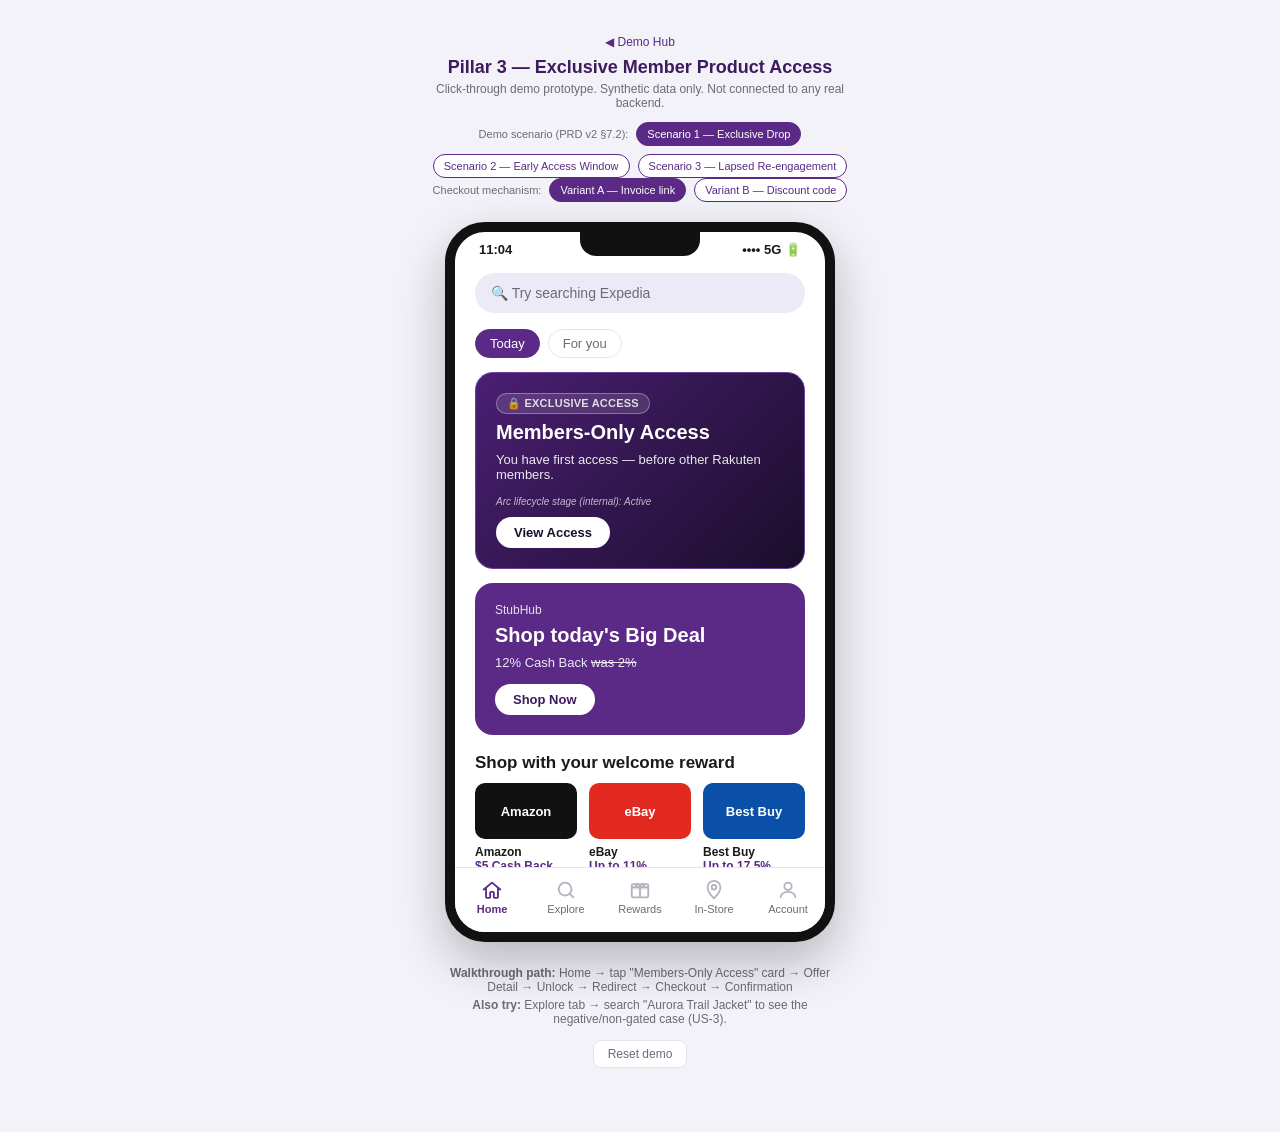
==== pillar-3-exclusive-access/index.html @ b2b0bb43 "Publish Pillar 3 demo suite for manager review" ====
<!DOCTYPE html>
<html lang="en">
<head>
<meta charset="UTF-8">
<meta name="viewport" content="width=device-width, initial-scale=1.0">
<title>Pillar 3 Demo — Exclusive Member Product Access</title>
<link rel="stylesheet" href="styles.css">
</head>
<body>

<div class="rig">

  <div class="rig-header">
    <a href="../index.html" style="display:inline-block; font-size:12px; color:var(--purple); text-decoration:none; margin-bottom:8px;">◀ Demo Hub</a>
    <h1>Pillar 3 — Exclusive Member Product Access</h1>
    <p>Click-through demo prototype. Synthetic data only. Not connected to any real backend.</p>
    <div class="variant-toggle" id="scenarioToggle">
      <span>Demo scenario (PRD v2 §7.2):</span>
      <!-- Buttons injected by app.js from shared PILLAR3.SCENARIOS -->
    </div>
    <div class="variant-toggle">
      <span>Checkout mechanism:</span>
      <button id="variantABtn" class="variant-btn active" data-variant="A">Variant A — Invoice link</button>
      <button id="variantBBtn" class="variant-btn" data-variant="B">Variant B — Discount code</button>
    </div>
  </div>

  <div class="phone">
    <div class="phone-notch"></div>
    <div class="statusbar">
      <span>11:04</span>
      <span class="statusbar-icons">•••• 5G 🔋</span>
    </div>

    <div class="screen-viewport" id="screenViewport">
      <!-- Screens injected by app.js -->
    </div>

    <nav class="bottom-nav" id="bottomNav">
      <button class="nav-item" data-screen="home">
        <span class="nav-icon">
          <svg viewBox="0 0 24 24" fill="none" stroke="currentColor" stroke-width="2" stroke-linecap="round" stroke-linejoin="round"><path d="M3 11.5 12 4l9 7.5"/><path d="M5.5 10v9.5a1 1 0 0 0 1 1H9a1 1 0 0 0 1-1V15a1 1 0 0 1 1-1h2a1 1 0 0 1 1 1v4.5a1 1 0 0 0 1 1h2.5a1 1 0 0 0 1-1V10"/></svg>
        </span><span>Home</span>
      </button>
      <button class="nav-item" data-screen="explore">
        <span class="nav-icon">
          <svg viewBox="0 0 24 24" fill="none" stroke="currentColor" stroke-width="2" stroke-linecap="round" stroke-linejoin="round"><circle cx="11" cy="11" r="7"/><path d="m20 20-3.6-3.6"/></svg>
        </span><span>Explore</span>
      </button>
      <button class="nav-item" data-screen="rewards">
        <span class="nav-icon">
          <svg viewBox="0 0 24 24" fill="none" stroke="currentColor" stroke-width="2" stroke-linecap="round" stroke-linejoin="round"><rect x="3" y="9" width="18" height="11" rx="1.5"/><path d="M3 9h18v3.5H3z" fill="currentColor" stroke="none" opacity="0.15"/><path d="M12 9v11M3 9V7a1.5 1.5 0 0 1 1.5-1.5H9A3 3 0 0 1 12 8a3 3 0 0 1 3-2.5h4.5A1.5 1.5 0 0 1 21 7v2"/><path d="M12 8a2.5 2.5 0 0 0-2.5-2.5A2 2 0 0 0 7.5 7.5C7.5 9 9 9 12 9Zm0 0a2.5 2.5 0 0 1 2.5-2.5A2 2 0 0 1 16.5 7.5c0 1.5-1.5 1.5-4.5 1.5Z"/></svg>
        </span><span>Rewards</span>
      </button>
      <button class="nav-item" data-screen="instore">
        <span class="nav-icon">
          <svg viewBox="0 0 24 24" fill="none" stroke="currentColor" stroke-width="2" stroke-linecap="round" stroke-linejoin="round"><path d="M12 21s7-6.5 7-12a7 7 0 1 0-14 0c0 5.5 7 12 7 12Z"/><circle cx="12" cy="9" r="2.5"/></svg>
        </span><span>In-Store</span>
      </button>
      <button class="nav-item" data-screen="account">
        <span class="nav-icon">
          <svg viewBox="0 0 24 24" fill="none" stroke="currentColor" stroke-width="2" stroke-linecap="round" stroke-linejoin="round"><circle cx="12" cy="8" r="4"/><path d="M4 20c0-3.5 3.5-6 8-6s8 2.5 8 6"/></svg>
        </span><span>Account</span>
      </button>
    </nav>
  </div>

  <div class="rig-footer">
    <p><strong>Walkthrough path:</strong> Home → tap "Members-Only Access" card → Offer Detail → Unlock → Redirect → Checkout → Confirmation</p>
    <p><strong>Also try:</strong> Explore tab → search "Aurora Trail Jacket" to see the negative/non-gated case (US-3).</p>
    <button id="resetBtn" class="reset-btn">Reset demo</button>
  </div>

</div>

<script src="../shared/lifecycle-data.js"></script>
<script src="app.js"></script>
</body>
</html>
---- pillar-3-exclusive-access/styles.css ----
:root {
  --purple: #5B2A86;
  --purple-dark: #3E1B5E;
  --lavender: #EDEAF7;
  --lavender-2: #E2DCF5;
  --gradient-exclusive: linear-gradient(135deg, #4B1F73 0%, #1A0E2B 100%);
  --text: #1A1A1A;
  --text-muted: #6B6B75;
  --green: #1E8E5A;
  --gold: #C9A227;
  --border: #E7E4EF;
  --white: #FFFFFF;
}

* { box-sizing: border-box; }

body {
  margin: 0;
  font-family: -apple-system, BlinkMacSystemFont, "Segoe UI", Roboto, Helvetica, Arial, sans-serif;
  background: #F4F2F9;
  color: var(--text);
  display: flex;
  justify-content: center;
  padding: 32px 16px 64px;
}

.rig {
  width: 100%;
  max-width: 420px;
  display: flex;
  flex-direction: column;
  align-items: center;
}

.rig-header {
  text-align: center;
  margin-bottom: 20px;
}

.rig-header h1 {
  font-size: 18px;
  margin: 0 0 4px;
  color: var(--purple-dark);
}

.rig-header p {
  font-size: 12px;
  color: var(--text-muted);
  margin: 0 0 12px;
}

.variant-toggle {
  display: flex;
  align-items: center;
  justify-content: center;
  gap: 8px;
  flex-wrap: wrap;
  font-size: 11px;
  color: var(--text-muted);
}

.variant-btn {
  border: 1px solid var(--purple);
  background: var(--white);
  color: var(--purple);
  border-radius: 999px;
  padding: 5px 10px;
  font-size: 11px;
  cursor: pointer;
}

.variant-btn.active {
  background: var(--purple);
  color: var(--white);
}

.phone {
  width: 390px;
  max-width: 100%;
  background: var(--white);
  border-radius: 40px;
  border: 10px solid #111;
  box-shadow: 0 20px 50px rgba(0,0,0,0.25);
  overflow: hidden;
  position: relative;
  height: 844px;
  max-height: 80vh;
  display: flex;
  flex-direction: column;
}

.phone-notch {
  position: absolute;
  top: 0;
  left: 50%;
  transform: translateX(-50%);
  width: 120px;
  height: 24px;
  background: #111;
  border-radius: 0 0 16px 16px;
  z-index: 10;
}

.statusbar {
  display: flex;
  justify-content: space-between;
  padding: 10px 24px 4px;
  font-size: 13px;
  font-weight: 600;
  color: var(--text);
}

.screen-viewport {
  flex: 1;
  overflow-y: auto;
  position: relative;
  background: var(--white);
}

.screen {
  padding: 12px 20px 24px;
  animation: fadeIn 0.18s ease-out;
}

@keyframes fadeIn {
  from { opacity: 0; transform: translateY(6px); }
  to { opacity: 1; transform: translateY(0); }
}

.bottom-nav {
  display: flex;
  border-top: 1px solid var(--border);
  padding: 10px 0 16px;
  background: var(--white);
}

.nav-item {
  flex: 1;
  border: none;
  background: none;
  display: flex;
  flex-direction: column;
  align-items: center;
  gap: 2px;
  font-size: 11px;
  color: var(--text-muted);
  cursor: pointer;
  font-family: inherit;
}

.nav-icon {
  display: flex;
  color: #B5B2BE;
}

.nav-icon svg {
  width: 22px;
  height: 22px;
}

.nav-item.active {
  color: var(--purple);
  font-weight: 600;
}

.nav-item.active .nav-icon {
  color: var(--purple);
}

.rig-footer {
  margin-top: 20px;
  text-align: center;
  font-size: 12px;
  color: var(--text-muted);
  max-width: 380px;
}

.rig-footer p { margin: 4px 0; }

.reset-btn {
  margin-top: 10px;
  border: 1px solid var(--border);
  background: var(--white);
  border-radius: 8px;
  padding: 6px 14px;
  font-size: 12px;
  cursor: pointer;
  color: var(--text-muted);
}

/* --- Shared components --- */

.search-bar {
  background: var(--lavender);
  border-radius: 999px;
  padding: 12px 16px;
  color: var(--text-muted);
  font-size: 14px;
  margin-bottom: 16px;
}

.search-input {
  width: 100%;
  border: none;
  background: transparent;
  font-size: 14px;
  outline: none;
  font-family: inherit;
}

.section-title {
  font-size: 17px;
  font-weight: 700;
  margin: 18px 0 10px;
}

.category-grid {
  display: grid;
  grid-template-columns: repeat(4, 1fr);
  gap: 14px 8px;
}

.category-tile {
  display: flex;
  flex-direction: column;
  align-items: center;
  gap: 6px;
  cursor: pointer;
  background: none;
  border: none;
  font-family: inherit;
}

.category-icon {
  width: 56px;
  height: 56px;
  border-radius: 50%;
  background: var(--lavender);
  display: flex;
  align-items: center;
  justify-content: center;
  font-size: 24px;
}

.category-icon.exclusive {
  background: var(--gradient-exclusive);
  color: white;
}

.category-tile span:last-child {
  font-size: 11px;
  text-align: center;
  color: var(--text);
}

.hero-card {
  border-radius: 18px;
  padding: 20px;
  color: white;
  margin: 14px 0;
  background: var(--purple);
  position: relative;
  overflow: hidden;
}

.hero-card.exclusive-card {
  background: var(--gradient-exclusive);
  border: 1px solid #6B3FA0;
}

.hero-card .eyebrow {
  font-size: 12px;
  opacity: 0.85;
  display: flex;
  align-items: center;
  gap: 6px;
  margin-bottom: 6px;
}

.hero-card h3 {
  font-size: 20px;
  margin: 0 0 8px;
  font-weight: 800;
  line-height: 1.2;
}

.hero-card p {
  font-size: 13px;
  margin: 0 0 14px;
  opacity: 0.9;
}

.pill-btn {
  display: inline-block;
  background: white;
  color: var(--purple-dark);
  border-radius: 999px;
  padding: 8px 18px;
  font-size: 13px;
  font-weight: 700;
  border: none;
  cursor: pointer;
  font-family: inherit;
}

.exclusive-card .pill-btn {
  background: white;
  color: #1A0E2B;
}

.lifecycle-chip {
  font-size: 10px;
  color: rgba(255,255,255,0.7);
  margin-bottom: 10px;
  font-style: italic;
}

.countdown-row {
  display: flex;
  gap: 8px;
  margin-bottom: 16px;
}

.countdown-box {
  flex: 1;
  background: var(--lavender);
  border-radius: 10px;
  padding: 8px 10px;
  text-align: center;
}

.countdown-label {
  font-size: 10px;
  color: var(--text-muted);
  margin-bottom: 2px;
}

.countdown-value {
  font-size: 15px;
  font-weight: 800;
  color: var(--purple-dark);
  font-variant-numeric: tabular-nums;
}

.lock-badge {
  display: inline-flex;
  align-items: center;
  gap: 4px;
  background: rgba(255,255,255,0.15);
  border: 1px solid rgba(255,255,255,0.4);
  border-radius: 999px;
  padding: 3px 10px;
  font-size: 11px;
  font-weight: 700;
  letter-spacing: 0.02em;
}

.store-grid {
  display: grid;
  grid-template-columns: repeat(3, 1fr);
  gap: 12px;
}

.store-tile {
  border-radius: 10px;
  height: 56px;
  display: flex;
  align-items: center;
  justify-content: center;
  color: white;
  font-weight: 800;
  font-size: 13px;
}

.store-label {
  font-size: 12px;
  margin-top: 6px;
  font-weight: 600;
}

.store-rate {
  font-size: 12px;
  color: var(--purple);
  font-weight: 700;
}

.store-rate-was {
  font-size: 11px;
  color: var(--text-muted);
}

/* Offer detail screen */

.back-row {
  display: flex;
  align-items: center;
  gap: 8px;
  font-size: 14px;
  color: var(--purple);
  cursor: pointer;
  margin-bottom: 10px;
  font-weight: 600;
}

.product-image {
  width: 100%;
  height: 220px;
  border-radius: 16px;
  background: var(--gradient-exclusive);
  display: flex;
  align-items: center;
  justify-content: center;
  font-size: 56px;
  margin-bottom: 16px;
  color: white;
}

.exclusive-tag {
  display: inline-flex;
  align-items: center;
  gap: 6px;
  background: var(--lavender-2);
  color: var(--purple-dark);
  font-weight: 700;
  font-size: 12px;
  border-radius: 999px;
  padding: 5px 12px;
  margin-bottom: 10px;
}

.product-title {
  font-size: 20px;
  font-weight: 800;
  margin: 4px 0 6px;
}

.product-price {
  font-size: 22px;
  font-weight: 800;
  color: var(--text);
  margin-bottom: 10px;
}

.eligibility-note {
  background: var(--lavender);
  border-radius: 10px;
  padding: 10px 14px;
  font-size: 12px;
  color: var(--text-muted);
  margin-bottom: 16px;
  border-left: 3px solid var(--purple);
}

.demo-flag {
  font-size: 10px;
  text-transform: uppercase;
  letter-spacing: 0.04em;
  color: #A6862F;
  font-weight: 700;
  display: block;
  margin-bottom: 3px;
}

.full-btn {
  width: 100%;
  background: var(--purple);
  color: white;
  border: none;
  border-radius: 12px;
  padding: 14px;
  font-size: 15px;
  font-weight: 700;
  cursor: pointer;
  font-family: inherit;
}

.full-btn.dark {
  background: var(--gradient-exclusive);
}

.full-btn:disabled {
  opacity: 0.5;
  cursor: not-allowed;
}

.secondary-link {
  display: block;
  text-align: center;
  margin-top: 12px;
  font-size: 13px;
  color: var(--text-muted);
  text-decoration: underline;
  cursor: pointer;
}

/* Redirect / loading screen */

.redirect-wrap {
  display: flex;
  flex-direction: column;
  align-items: center;
  justify-content: center;
  height: 100%;
  min-height: 480px;
  text-align: center;
  padding: 40px 24px;
}

.spinner {
  width: 44px;
  height: 44px;
  border-radius: 50%;
  border: 4px solid var(--lavender);
  border-top-color: var(--purple);
  animation: spin 0.9s linear infinite;
  margin-bottom: 20px;
}

@keyframes spin { to { transform: rotate(360deg); } }

.redirect-wrap h3 {
  font-size: 16px;
  margin: 0 0 8px;
}

.redirect-wrap p {
  font-size: 12px;
  color: var(--text-muted);
  margin: 0;
}

.redirect-trace {
  margin-top: 24px;
  background: #F7F5FC;
  border: 1px solid var(--border);
  border-radius: 10px;
  padding: 12px;
  font-size: 11px;
  color: var(--text-muted);
  text-align: left;
  width: 100%;
  font-family: "SF Mono", Menlo, monospace;
}

.redirect-trace div { margin-bottom: 3px; }
.redirect-trace .ok { color: var(--green); }

/* Checkout screens */

.checkout-card {
  border: 1px solid var(--border);
  border-radius: 14px;
  padding: 16px;
  margin-bottom: 14px;
}

.checkout-row {
  display: flex;
  justify-content: space-between;
  font-size: 13px;
  padding: 6px 0;
}

.checkout-row.total {
  font-weight: 800;
  font-size: 15px;
  border-top: 1px solid var(--border);
  margin-top: 6px;
  padding-top: 10px;
}

.discount-applied {
  display: flex;
  align-items: center;
  justify-content: space-between;
  background: #EAF7EF;
  border: 1px solid #BFE6CC;
  border-radius: 10px;
  padding: 10px 12px;
  font-size: 12px;
  color: var(--green);
  font-weight: 700;
  margin-bottom: 14px;
}

.invoice-banner {
  background: var(--lavender);
  border-radius: 10px;
  padding: 10px 12px;
  font-size: 11px;
  color: var(--purple-dark);
  margin-bottom: 14px;
  font-weight: 600;
}

/* --- Variant A: in-app browser chrome + Shopify-hosted checkout page ---
   The draft-order invoice link opens a real Shopify checkout domain, so this
   is styled deliberately unlike the rest of the Rakuten-branded phone UI. */

.screen.shopify-screen {
  padding: 0;
}

.inapp-browserbar {
  display: flex;
  align-items: center;
  gap: 8px;
  padding: 9px 14px;
  background: #F1F0F2;
  border-bottom: 1px solid #DEDCE1;
  font-family: -apple-system, BlinkMacSystemFont, "Segoe UI", Roboto, Helvetica, Arial, sans-serif;
}

.inapp-lock {
  display: flex;
  color: #7A7883;
  flex-shrink: 0;
}

.inapp-lock svg {
  width: 13px;
  height: 13px;
}

.inapp-url {
  flex: 1;
  text-align: center;
  font-size: 11px;
  color: #7A7883;
  overflow: hidden;
  text-overflow: ellipsis;
  white-space: nowrap;
}

.inapp-close {
  flex-shrink: 0;
  font-size: 13px;
  color: #7A7883;
  cursor: pointer;
  width: 20px;
  height: 20px;
  display: flex;
  align-items: center;
  justify-content: center;
}

.shopify-page {
  padding: 18px 20px 28px;
  background: #FAFAFA;
  font-family: -apple-system, BlinkMacSystemFont, "Segoe UI", Roboto, Helvetica, Arial, sans-serif;
  color: #202223;
}

.shopify-merchant-header {
  font-size: 15px;
  font-weight: 700;
  letter-spacing: 0.01em;
  margin-bottom: 16px;
  color: #202223;
}

.shopify-order-summary {
  background: #FFFFFF;
  border: 1px solid #E3E3E3;
  border-radius: 8px;
  padding: 12px 14px;
  margin-bottom: 18px;
}

.shopify-summary-item {
  display: flex;
  align-items: center;
  gap: 10px;
  padding-bottom: 10px;
  margin-bottom: 8px;
  border-bottom: 1px solid #EDEDED;
}

.shopify-thumb {
  width: 36px;
  height: 36px;
  border-radius: 6px;
  background: #F1F1F1;
  display: flex;
  align-items: center;
  justify-content: center;
  font-size: 17px;
  flex-shrink: 0;
}

.shopify-summary-name {
  flex: 1;
  font-size: 13px;
}

.shopify-summary-price {
  font-size: 13px;
  font-weight: 600;
}

.shopify-summary-line {
  display: flex;
  justify-content: space-between;
  font-size: 12px;
  color: #6B6B6B;
  padding: 3px 0;
}

.shopify-summary-line.total {
  color: #202223;
  font-weight: 700;
  font-size: 13px;
  border-top: 1px solid #EDEDED;
  margin-top: 4px;
  padding-top: 8px;
}

.shopify-section {
  margin-bottom: 18px;
}

.shopify-section-label {
  font-size: 11px;
  font-weight: 700;
  text-transform: uppercase;
  letter-spacing: 0.04em;
  color: #6B6B6B;
  margin-bottom: 6px;
}

.shopify-field {
  border: 1px solid #D5D5D7;
  border-radius: 6px;
  padding: 10px 12px;
  font-size: 13px;
}

.shopify-field.muted {
  background: #F3F3F4;
  color: #8C8B92;
}

.shopify-address {
  display: flex;
  flex-direction: column;
  gap: 2px;
}

.shopify-shipping-method {
  display: flex;
  justify-content: space-between;
  border: 1px solid #D5D5D7;
  border-radius: 6px;
  padding: 10px 12px;
  font-size: 13px;
  background: #FFFFFF;
}

.shopify-card-icons {
  display: flex;
  gap: 6px;
  margin-bottom: 10px;
}

.card-chip {
  border: 1px solid #C9C9CC;
  border-radius: 4px;
  padding: 3px 7px;
  font-size: 9px;
  font-weight: 700;
  letter-spacing: 0.02em;
  color: #9A999F;
  background: #FFFFFF;
}

.shopify-pay-btn {
  width: 100%;
  background: #1A1A1A;
  color: #FFFFFF;
  border: none;
  border-radius: 6px;
  padding: 14px;
  font-size: 15px;
  font-weight: 700;
  cursor: pointer;
  font-family: inherit;
}

.shopify-pay-btn:disabled {
  background: #B7B6BB;
  cursor: not-allowed;
}

.shopify-footer {
  display: flex;
  flex-direction: column;
  align-items: center;
  gap: 4px;
  margin-top: 20px;
  text-align: center;
}

.shopify-secure {
  display: flex;
  align-items: center;
  gap: 5px;
  font-size: 11px;
  color: #6B6B6B;
}

.shopify-secure svg {
  width: 12px;
  height: 12px;
}

.shopify-powered {
  font-size: 11px;
  color: #ACACAC;
}

/* Confirmation screen */

.confirm-check {
  width: 64px;
  height: 64px;
  border-radius: 50%;
  background: #EAF7EF;
  color: var(--green);
  display: flex;
  align-items: center;
  justify-content: center;
  font-size: 32px;
  margin: 20px auto 12px;
}

.confirm-title {
  text-align: center;
  font-size: 18px;
  font-weight: 800;
  margin-bottom: 4px;
}

.confirm-sub {
  text-align: center;
  font-size: 12px;
  color: var(--text-muted);
  margin-bottom: 20px;
}

.attribution-panel {
  background: #FBF9FF;
  border: 1px dashed var(--purple);
  border-radius: 12px;
  padding: 14px;
  margin-top: 8px;
}

.attribution-panel h4 {
  font-size: 12px;
  margin: 0 0 10px;
  color: var(--purple-dark);
  display: flex;
  align-items: center;
  gap: 6px;
}

.attribution-row {
  display: flex;
  justify-content: space-between;
  font-size: 12px;
  padding: 5px 0;
  font-family: "SF Mono", Menlo, monospace;
}

.attribution-row span:first-child { color: var(--text-muted); }

.matched-badge {
  margin-top: 10px;
  background: var(--green);
  color: white;
  text-align: center;
  border-radius: 8px;
  padding: 8px;
  font-size: 12px;
  font-weight: 700;
}

.demo-note-banner {
  margin-top: 14px;
  font-size: 11px;
  color: var(--text-muted);
  text-align: center;
}

/* Negative case */

.empty-state {
  display: flex;
  flex-direction: column;
  align-items: center;
  text-align: center;
  padding: 40px 20px;
  color: var(--text-muted);
}

.empty-state .icon {
  font-size: 40px;
  margin-bottom: 12px;
}

.empty-state h3 {
  color: var(--text);
  font-size: 15px;
  margin: 0 0 6px;
}

.search-result-row {
  display: flex;
  align-items: center;
  gap: 10px;
  padding: 10px 0;
  border-bottom: 1px solid var(--border);
  font-size: 13px;
}

/* Rewards tab reuse */

.reward-item {
  display: flex;
  gap: 12px;
  border: 1px solid var(--border);
  border-radius: 14px;
  padding: 14px;
  margin-bottom: 12px;
  align-items: flex-start;
}

.reward-icon {
  width: 44px;
  height: 44px;
  border-radius: 50%;
  background: var(--lavender);
  display: flex;
  align-items: center;
  justify-content: center;
  font-size: 20px;
  flex-shrink: 0;
}

.reward-title { font-weight: 700; font-size: 13px; }
.reward-desc { font-size: 12px; color: var(--text-muted); margin-top: 2px; }
.reward-amount { color: var(--purple); font-weight: 700; font-size: 13px; }

.tabs-row {
  display: flex;
  gap: 8px;
  margin-bottom: 14px;
}

.tab-pill {
  border-radius: 999px;
  padding: 6px 14px;
  font-size: 13px;
  border: 1px solid var(--border);
  color: var(--text-muted);
  background: white;
}

.tab-pill.active {
  background: var(--purple);
  color: white;
  border-color: var(--purple);
}
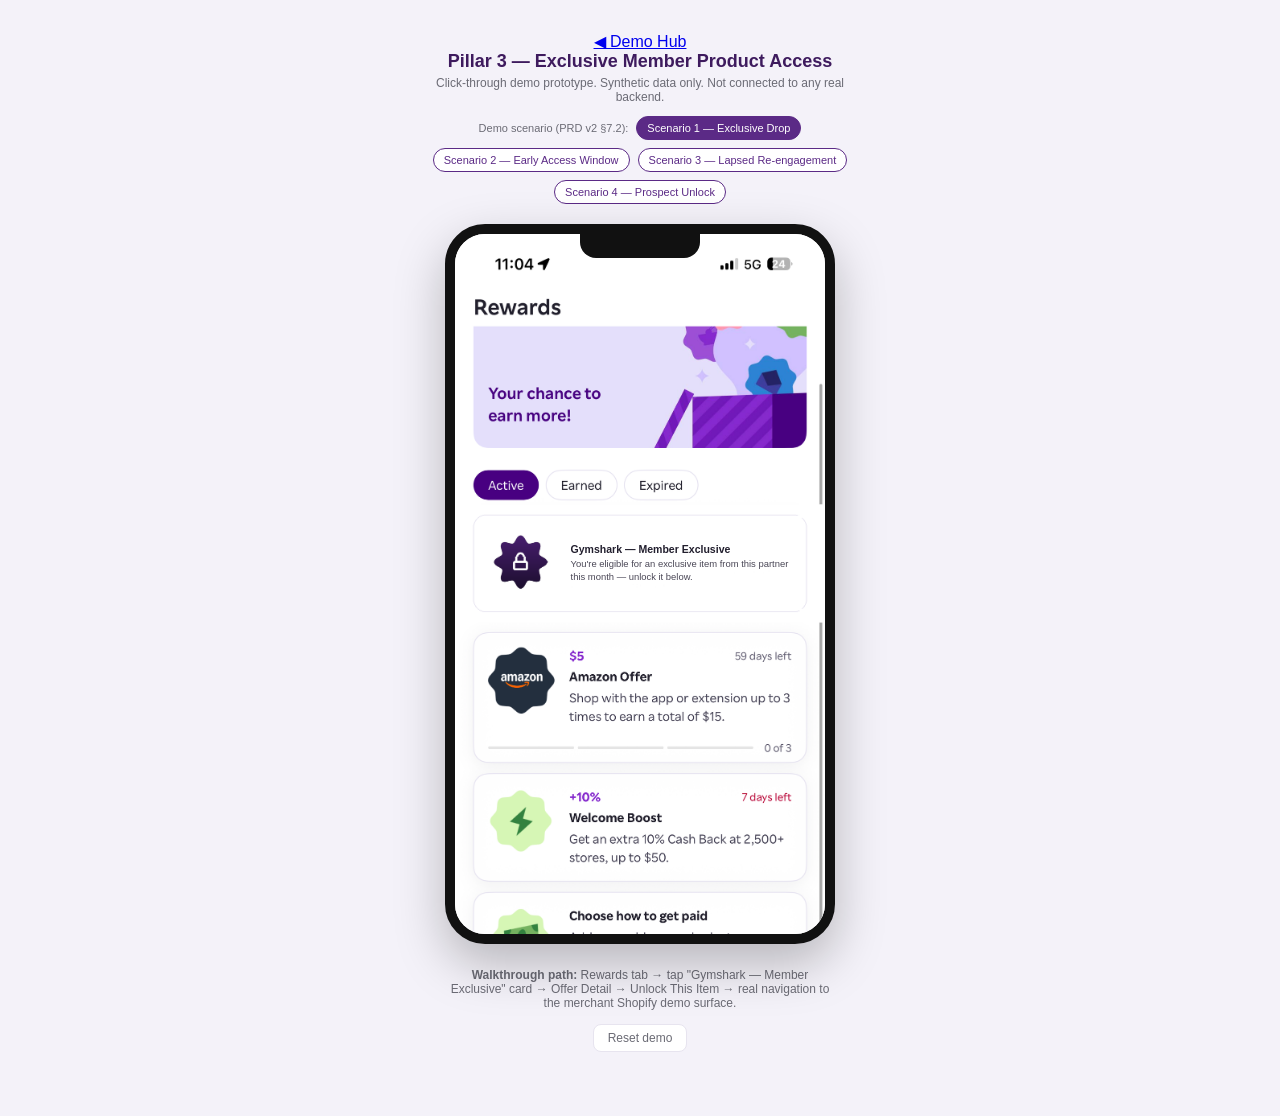
==== commit 97aa9d45: "Sync demo suite with real-screenshot rebuild Replaces the old mocked pillar-3-website surface and ha" ====
--- a/pillar-3-exclusive-access/index.html
+++ b/pillar-3-exclusive-access/index.html
@@ -11,23 +11,23 @@
 <div class="rig">
 
   <div class="rig-header">
-    <a href="../index.html" style="display:inline-block; font-size:12px; color:var(--purple); text-decoration:none; margin-bottom:8px;">◀ Demo Hub</a>
+    <a href="../index.html" class="demo-hub-link">◀ Demo Hub</a>
     <h1>Pillar 3 — Exclusive Member Product Access</h1>
     <p>Click-through demo prototype. Synthetic data only. Not connected to any real backend.</p>
     <div class="variant-toggle" id="scenarioToggle">
       <span>Demo scenario (PRD v2 §7.2):</span>
       <!-- Buttons injected by app.js from shared PILLAR3.SCENARIOS -->
     </div>
-    <div class="variant-toggle">
-      <span>Checkout mechanism:</span>
-      <button id="variantABtn" class="variant-btn active" data-variant="A">Variant A — Invoice link</button>
-      <button id="variantBBtn" class="variant-btn" data-variant="B">Variant B — Discount code</button>
-    </div>
   </div>
 
   <div class="phone">
     <div class="phone-notch"></div>
-    <div class="statusbar">
+    <!-- Hand-coded statusbar/nav below are only shown for screens that have no real
+         screenshot (offerDetail, searchEmpty, instore/account placeholder).
+         Home/Explore/Rewards render real screenshots that already have a real
+         status bar + nav bar baked into their pixels, so app.js hides both of
+         these elements while one of those three is active. -->
+    <div class="statusbar" id="statusBar">
       <span>11:04</span>
       <span class="statusbar-icons">•••• 5G 🔋</span>
     </div>
@@ -66,8 +66,7 @@
   </div>
 
   <div class="rig-footer">
-    <p><strong>Walkthrough path:</strong> Home → tap "Members-Only Access" card → Offer Detail → Unlock → Redirect → Checkout → Confirmation</p>
-    <p><strong>Also try:</strong> Explore tab → search "Aurora Trail Jacket" to see the negative/non-gated case (US-3).</p>
+    <p><strong>Walkthrough path:</strong> Rewards tab → tap "Gymshark — Member Exclusive" card → Offer Detail → Unlock This Item → real navigation to the merchant Shopify demo surface.</p>
     <button id="resetBtn" class="reset-btn">Reset demo</button>
   </div>
 
--- a/pillar-3-exclusive-access/styles.css
+++ b/pillar-3-exclusive-access/styles.css
@@ -7,7 +7,7 @@
   --text: #1A1A1A;
   --text-muted: #6B6B75;
   --green: #1E8E5A;
-  --gold: #C9A227;
+  --rakuten-red: #BF0D3E;
   --border: #E7E4EF;
   --white: #FFFFFF;
 }
@@ -127,6 +127,86 @@
   to { opacity: 1; transform: translateY(0); }
 }
 
+/* ---------- Real-screenshot screens (Home/Explore/Rewards) ----------
+   Full-bleed real Rakuten app screenshots (see design/assets/) instead of
+   hand-coded CSS UI. No .screen padding — the image should run edge to edge
+   like the real app. Invisible % -positioned hotspot buttons sit on top for
+   tab navigation + the composited Rewards card, so they scale correctly at
+   any display width. */
+
+.screen.shot-screen {
+  padding: 0;
+}
+
+.shot-wrap {
+  position: relative;
+  width: 100%;
+  line-height: 0;
+  container-type: inline-size;
+}
+
+.shot-img {
+  width: 100%;
+  display: block;
+}
+
+/* ---------- Rewards card text overlay (scenario-aware) ----------
+ * The composited Rewards screenshot (rakuten-app-rewards-composited.png) now
+ * carries the card's background/badge/border only — its title+description
+ * text was cleared out of the pixels so real HTML text can render on top,
+ * driven by REWARDS_CARD_COPY[state.scenario] (see renderRewards() in
+ * app.js). This is what lets the card's copy change per scenario; a static
+ * baked-in text region couldn't. Coordinates/colors/cqw font sizes were
+ * measured directly off the original screenshot pixels (919px-wide native
+ * image) so the overlay lines up with the real card's badge and border.
+ * `cqw` units (relative to .shot-wrap's own inline size, set via
+ * container-type above) keep the text scaling in lockstep with the
+ * screenshot at any display width, the same way the % -positioned hotspots
+ * already do. */
+.rewards-card-overlay {
+  position: absolute;
+  left: 31.23%;
+  top: 30.423%;
+  width: 62%;
+  height: 10.563%;
+  display: flex;
+  flex-direction: column;
+  justify-content: center;
+  gap: 0.5cqw;
+  pointer-events: none;
+}
+
+.rewards-card-overlay .rc-title {
+  margin: 0;
+  font-weight: 800;
+  font-size: 2.85cqw;
+  line-height: 1.25;
+  color: #221F2E;
+}
+
+.rewards-card-overlay .rc-desc {
+  margin: 0;
+  font-weight: 400;
+  font-size: 2.55cqw;
+  line-height: 1.32;
+  color: #4A4756;
+}
+
+.hotspot {
+  position: absolute;
+  border: none;
+  background: transparent;
+  padding: 0;
+  margin: 0;
+  cursor: pointer;
+  -webkit-tap-highlight-color: transparent;
+}
+
+.hotspot:focus-visible {
+  outline: 2px solid var(--purple);
+  outline-offset: 2px;
+}
+
 .bottom-nav {
   display: flex;
   border-top: 1px solid var(--border);
@@ -214,107 +294,6 @@
   margin: 18px 0 10px;
 }
 
-.category-grid {
-  display: grid;
-  grid-template-columns: repeat(4, 1fr);
-  gap: 14px 8px;
-}
-
-.category-tile {
-  display: flex;
-  flex-direction: column;
-  align-items: center;
-  gap: 6px;
-  cursor: pointer;
-  background: none;
-  border: none;
-  font-family: inherit;
-}
-
-.category-icon {
-  width: 56px;
-  height: 56px;
-  border-radius: 50%;
-  background: var(--lavender);
-  display: flex;
-  align-items: center;
-  justify-content: center;
-  font-size: 24px;
-}
-
-.category-icon.exclusive {
-  background: var(--gradient-exclusive);
-  color: white;
-}
-
-.category-tile span:last-child {
-  font-size: 11px;
-  text-align: center;
-  color: var(--text);
-}
-
-.hero-card {
-  border-radius: 18px;
-  padding: 20px;
-  color: white;
-  margin: 14px 0;
-  background: var(--purple);
-  position: relative;
-  overflow: hidden;
-}
-
-.hero-card.exclusive-card {
-  background: var(--gradient-exclusive);
-  border: 1px solid #6B3FA0;
-}
-
-.hero-card .eyebrow {
-  font-size: 12px;
-  opacity: 0.85;
-  display: flex;
-  align-items: center;
-  gap: 6px;
-  margin-bottom: 6px;
-}
-
-.hero-card h3 {
-  font-size: 20px;
-  margin: 0 0 8px;
-  font-weight: 800;
-  line-height: 1.2;
-}
-
-.hero-card p {
-  font-size: 13px;
-  margin: 0 0 14px;
-  opacity: 0.9;
-}
-
-.pill-btn {
-  display: inline-block;
-  background: white;
-  color: var(--purple-dark);
-  border-radius: 999px;
-  padding: 8px 18px;
-  font-size: 13px;
-  font-weight: 700;
-  border: none;
-  cursor: pointer;
-  font-family: inherit;
-}
-
-.exclusive-card .pill-btn {
-  background: white;
-  color: #1A0E2B;
-}
-
-.lifecycle-chip {
-  font-size: 10px;
-  color: rgba(255,255,255,0.7);
-  margin-bottom: 10px;
-  font-style: italic;
-}
-
 .countdown-row {
   display: flex;
   gap: 8px;
@@ -342,51 +321,18 @@
   font-variant-numeric: tabular-nums;
 }
 
-.lock-badge {
-  display: inline-flex;
-  align-items: center;
-  gap: 4px;
-  background: rgba(255,255,255,0.15);
-  border: 1px solid rgba(255,255,255,0.4);
-  border-radius: 999px;
-  padding: 3px 10px;
-  font-size: 11px;
-  font-weight: 700;
-  letter-spacing: 0.02em;
-}
-
-.store-grid {
-  display: grid;
-  grid-template-columns: repeat(3, 1fr);
-  gap: 12px;
-}
-
-.store-tile {
-  border-radius: 10px;
-  height: 56px;
-  display: flex;
-  align-items: center;
-  justify-content: center;
-  color: white;
-  font-weight: 800;
-  font-size: 13px;
-}
-
-.store-label {
-  font-size: 12px;
-  margin-top: 6px;
-  font-weight: 600;
-}
-
-.store-rate {
-  font-size: 12px;
-  color: var(--purple);
-  font-weight: 700;
-}
-
-.store-rate-was {
-  font-size: 11px;
-  color: var(--text-muted);
+/* Urgency treatment for the lapsed-reengagement scenario's "spot expires in
+   24 hours" countdown — a real expiry deadline reads as more urgent than the
+   other scenarios' informational counters, so it gets Rakuten's red accent
+   instead of the purple used everywhere else on this surface (see
+   renderOfferDetail() in app.js, which applies this class only for that one
+   scenario's countdown box). */
+.countdown-box.urgent {
+  background: #FDEAEF;
+}
+
+.countdown-box.urgent .countdown-value {
+  color: var(--rakuten-red);
 }
 
 /* Offer detail screen */
@@ -410,9 +356,15 @@
   display: flex;
   align-items: center;
   justify-content: center;
-  font-size: 56px;
   margin-bottom: 16px;
   color: white;
+  overflow: hidden;
+}
+
+.product-photo {
+  width: 100%;
+  height: 100%;
+  object-fit: cover;
 }
 
 .exclusive-tag {
@@ -441,26 +393,6 @@
   margin-bottom: 10px;
 }
 
-.eligibility-note {
-  background: var(--lavender);
-  border-radius: 10px;
-  padding: 10px 14px;
-  font-size: 12px;
-  color: var(--text-muted);
-  margin-bottom: 16px;
-  border-left: 3px solid var(--purple);
-}
-
-.demo-flag {
-  font-size: 10px;
-  text-transform: uppercase;
-  letter-spacing: 0.04em;
-  color: #A6862F;
-  font-weight: 700;
-  display: block;
-  margin-bottom: 3px;
-}
-
 .full-btn {
   width: 100%;
   background: var(--purple);
@@ -493,405 +425,6 @@
   cursor: pointer;
 }
 
-/* Redirect / loading screen */
-
-.redirect-wrap {
-  display: flex;
-  flex-direction: column;
-  align-items: center;
-  justify-content: center;
-  height: 100%;
-  min-height: 480px;
-  text-align: center;
-  padding: 40px 24px;
-}
-
-.spinner {
-  width: 44px;
-  height: 44px;
-  border-radius: 50%;
-  border: 4px solid var(--lavender);
-  border-top-color: var(--purple);
-  animation: spin 0.9s linear infinite;
-  margin-bottom: 20px;
-}
-
-@keyframes spin { to { transform: rotate(360deg); } }
-
-.redirect-wrap h3 {
-  font-size: 16px;
-  margin: 0 0 8px;
-}
-
-.redirect-wrap p {
-  font-size: 12px;
-  color: var(--text-muted);
-  margin: 0;
-}
-
-.redirect-trace {
-  margin-top: 24px;
-  background: #F7F5FC;
-  border: 1px solid var(--border);
-  border-radius: 10px;
-  padding: 12px;
-  font-size: 11px;
-  color: var(--text-muted);
-  text-align: left;
-  width: 100%;
-  font-family: "SF Mono", Menlo, monospace;
-}
-
-.redirect-trace div { margin-bottom: 3px; }
-.redirect-trace .ok { color: var(--green); }
-
-/* Checkout screens */
-
-.checkout-card {
-  border: 1px solid var(--border);
-  border-radius: 14px;
-  padding: 16px;
-  margin-bottom: 14px;
-}
-
-.checkout-row {
-  display: flex;
-  justify-content: space-between;
-  font-size: 13px;
-  padding: 6px 0;
-}
-
-.checkout-row.total {
-  font-weight: 800;
-  font-size: 15px;
-  border-top: 1px solid var(--border);
-  margin-top: 6px;
-  padding-top: 10px;
-}
-
-.discount-applied {
-  display: flex;
-  align-items: center;
-  justify-content: space-between;
-  background: #EAF7EF;
-  border: 1px solid #BFE6CC;
-  border-radius: 10px;
-  padding: 10px 12px;
-  font-size: 12px;
-  color: var(--green);
-  font-weight: 700;
-  margin-bottom: 14px;
-}
-
-.invoice-banner {
-  background: var(--lavender);
-  border-radius: 10px;
-  padding: 10px 12px;
-  font-size: 11px;
-  color: var(--purple-dark);
-  margin-bottom: 14px;
-  font-weight: 600;
-}
-
-/* --- Variant A: in-app browser chrome + Shopify-hosted checkout page ---
-   The draft-order invoice link opens a real Shopify checkout domain, so this
-   is styled deliberately unlike the rest of the Rakuten-branded phone UI. */
-
-.screen.shopify-screen {
-  padding: 0;
-}
-
-.inapp-browserbar {
-  display: flex;
-  align-items: center;
-  gap: 8px;
-  padding: 9px 14px;
-  background: #F1F0F2;
-  border-bottom: 1px solid #DEDCE1;
-  font-family: -apple-system, BlinkMacSystemFont, "Segoe UI", Roboto, Helvetica, Arial, sans-serif;
-}
-
-.inapp-lock {
-  display: flex;
-  color: #7A7883;
-  flex-shrink: 0;
-}
-
-.inapp-lock svg {
-  width: 13px;
-  height: 13px;
-}
-
-.inapp-url {
-  flex: 1;
-  text-align: center;
-  font-size: 11px;
-  color: #7A7883;
-  overflow: hidden;
-  text-overflow: ellipsis;
-  white-space: nowrap;
-}
-
-.inapp-close {
-  flex-shrink: 0;
-  font-size: 13px;
-  color: #7A7883;
-  cursor: pointer;
-  width: 20px;
-  height: 20px;
-  display: flex;
-  align-items: center;
-  justify-content: center;
-}
-
-.shopify-page {
-  padding: 18px 20px 28px;
-  background: #FAFAFA;
-  font-family: -apple-system, BlinkMacSystemFont, "Segoe UI", Roboto, Helvetica, Arial, sans-serif;
-  color: #202223;
-}
-
-.shopify-merchant-header {
-  font-size: 15px;
-  font-weight: 700;
-  letter-spacing: 0.01em;
-  margin-bottom: 16px;
-  color: #202223;
-}
-
-.shopify-order-summary {
-  background: #FFFFFF;
-  border: 1px solid #E3E3E3;
-  border-radius: 8px;
-  padding: 12px 14px;
-  margin-bottom: 18px;
-}
-
-.shopify-summary-item {
-  display: flex;
-  align-items: center;
-  gap: 10px;
-  padding-bottom: 10px;
-  margin-bottom: 8px;
-  border-bottom: 1px solid #EDEDED;
-}
-
-.shopify-thumb {
-  width: 36px;
-  height: 36px;
-  border-radius: 6px;
-  background: #F1F1F1;
-  display: flex;
-  align-items: center;
-  justify-content: center;
-  font-size: 17px;
-  flex-shrink: 0;
-}
-
-.shopify-summary-name {
-  flex: 1;
-  font-size: 13px;
-}
-
-.shopify-summary-price {
-  font-size: 13px;
-  font-weight: 600;
-}
-
-.shopify-summary-line {
-  display: flex;
-  justify-content: space-between;
-  font-size: 12px;
-  color: #6B6B6B;
-  padding: 3px 0;
-}
-
-.shopify-summary-line.total {
-  color: #202223;
-  font-weight: 700;
-  font-size: 13px;
-  border-top: 1px solid #EDEDED;
-  margin-top: 4px;
-  padding-top: 8px;
-}
-
-.shopify-section {
-  margin-bottom: 18px;
-}
-
-.shopify-section-label {
-  font-size: 11px;
-  font-weight: 700;
-  text-transform: uppercase;
-  letter-spacing: 0.04em;
-  color: #6B6B6B;
-  margin-bottom: 6px;
-}
-
-.shopify-field {
-  border: 1px solid #D5D5D7;
-  border-radius: 6px;
-  padding: 10px 12px;
-  font-size: 13px;
-}
-
-.shopify-field.muted {
-  background: #F3F3F4;
-  color: #8C8B92;
-}
-
-.shopify-address {
-  display: flex;
-  flex-direction: column;
-  gap: 2px;
-}
-
-.shopify-shipping-method {
-  display: flex;
-  justify-content: space-between;
-  border: 1px solid #D5D5D7;
-  border-radius: 6px;
-  padding: 10px 12px;
-  font-size: 13px;
-  background: #FFFFFF;
-}
-
-.shopify-card-icons {
-  display: flex;
-  gap: 6px;
-  margin-bottom: 10px;
-}
-
-.card-chip {
-  border: 1px solid #C9C9CC;
-  border-radius: 4px;
-  padding: 3px 7px;
-  font-size: 9px;
-  font-weight: 700;
-  letter-spacing: 0.02em;
-  color: #9A999F;
-  background: #FFFFFF;
-}
-
-.shopify-pay-btn {
-  width: 100%;
-  background: #1A1A1A;
-  color: #FFFFFF;
-  border: none;
-  border-radius: 6px;
-  padding: 14px;
-  font-size: 15px;
-  font-weight: 700;
-  cursor: pointer;
-  font-family: inherit;
-}
-
-.shopify-pay-btn:disabled {
-  background: #B7B6BB;
-  cursor: not-allowed;
-}
-
-.shopify-footer {
-  display: flex;
-  flex-direction: column;
-  align-items: center;
-  gap: 4px;
-  margin-top: 20px;
-  text-align: center;
-}
-
-.shopify-secure {
-  display: flex;
-  align-items: center;
-  gap: 5px;
-  font-size: 11px;
-  color: #6B6B6B;
-}
-
-.shopify-secure svg {
-  width: 12px;
-  height: 12px;
-}
-
-.shopify-powered {
-  font-size: 11px;
-  color: #ACACAC;
-}
-
-/* Confirmation screen */
-
-.confirm-check {
-  width: 64px;
-  height: 64px;
-  border-radius: 50%;
-  background: #EAF7EF;
-  color: var(--green);
-  display: flex;
-  align-items: center;
-  justify-content: center;
-  font-size: 32px;
-  margin: 20px auto 12px;
-}
-
-.confirm-title {
-  text-align: center;
-  font-size: 18px;
-  font-weight: 800;
-  margin-bottom: 4px;
-}
-
-.confirm-sub {
-  text-align: center;
-  font-size: 12px;
-  color: var(--text-muted);
-  margin-bottom: 20px;
-}
-
-.attribution-panel {
-  background: #FBF9FF;
-  border: 1px dashed var(--purple);
-  border-radius: 12px;
-  padding: 14px;
-  margin-top: 8px;
-}
-
-.attribution-panel h4 {
-  font-size: 12px;
-  margin: 0 0 10px;
-  color: var(--purple-dark);
-  display: flex;
-  align-items: center;
-  gap: 6px;
-}
-
-.attribution-row {
-  display: flex;
-  justify-content: space-between;
-  font-size: 12px;
-  padding: 5px 0;
-  font-family: "SF Mono", Menlo, monospace;
-}
-
-.attribution-row span:first-child { color: var(--text-muted); }
-
-.matched-badge {
-  margin-top: 10px;
-  background: var(--green);
-  color: white;
-  text-align: center;
-  border-radius: 8px;
-  padding: 8px;
-  font-size: 12px;
-  font-weight: 700;
-}
-
-.demo-note-banner {
-  margin-top: 14px;
-  font-size: 11px;
-  color: var(--text-muted);
-  text-align: center;
-}
-
 /* Negative case */
 
 .empty-state {
@@ -923,51 +456,11 @@
   font-size: 13px;
 }
 
-/* Rewards tab reuse */
-
-.reward-item {
-  display: flex;
-  gap: 12px;
-  border: 1px solid var(--border);
-  border-radius: 14px;
-  padding: 14px;
-  margin-bottom: 12px;
-  align-items: flex-start;
-}
-
-.reward-icon {
-  width: 44px;
-  height: 44px;
-  border-radius: 50%;
-  background: var(--lavender);
-  display: flex;
-  align-items: center;
-  justify-content: center;
-  font-size: 20px;
-  flex-shrink: 0;
-}
-
-.reward-title { font-weight: 700; font-size: 13px; }
-.reward-desc { font-size: 12px; color: var(--text-muted); margin-top: 2px; }
-.reward-amount { color: var(--purple); font-weight: 700; font-size: 13px; }
-
-.tabs-row {
-  display: flex;
-  gap: 8px;
-  margin-bottom: 14px;
-}
-
-.tab-pill {
-  border-radius: 999px;
-  padding: 6px 14px;
-  font-size: 13px;
-  border: 1px solid var(--border);
-  color: var(--text-muted);
-  background: white;
-}
-
-.tab-pill.active {
-  background: var(--purple);
-  color: white;
-  border-color: var(--purple);
-}
+/* ---------- Clean mode (?clean=1) — hides internal demo/presenter chrome
+   (title, hub link, scenario/variant toggles, walkthrough instructions) so
+   a screenshot shows only the phone screen a real shopper would see. ---------- */
+
+body.clean-shot .rig-header,
+body.clean-shot .rig-footer {
+  display: none;
+}
